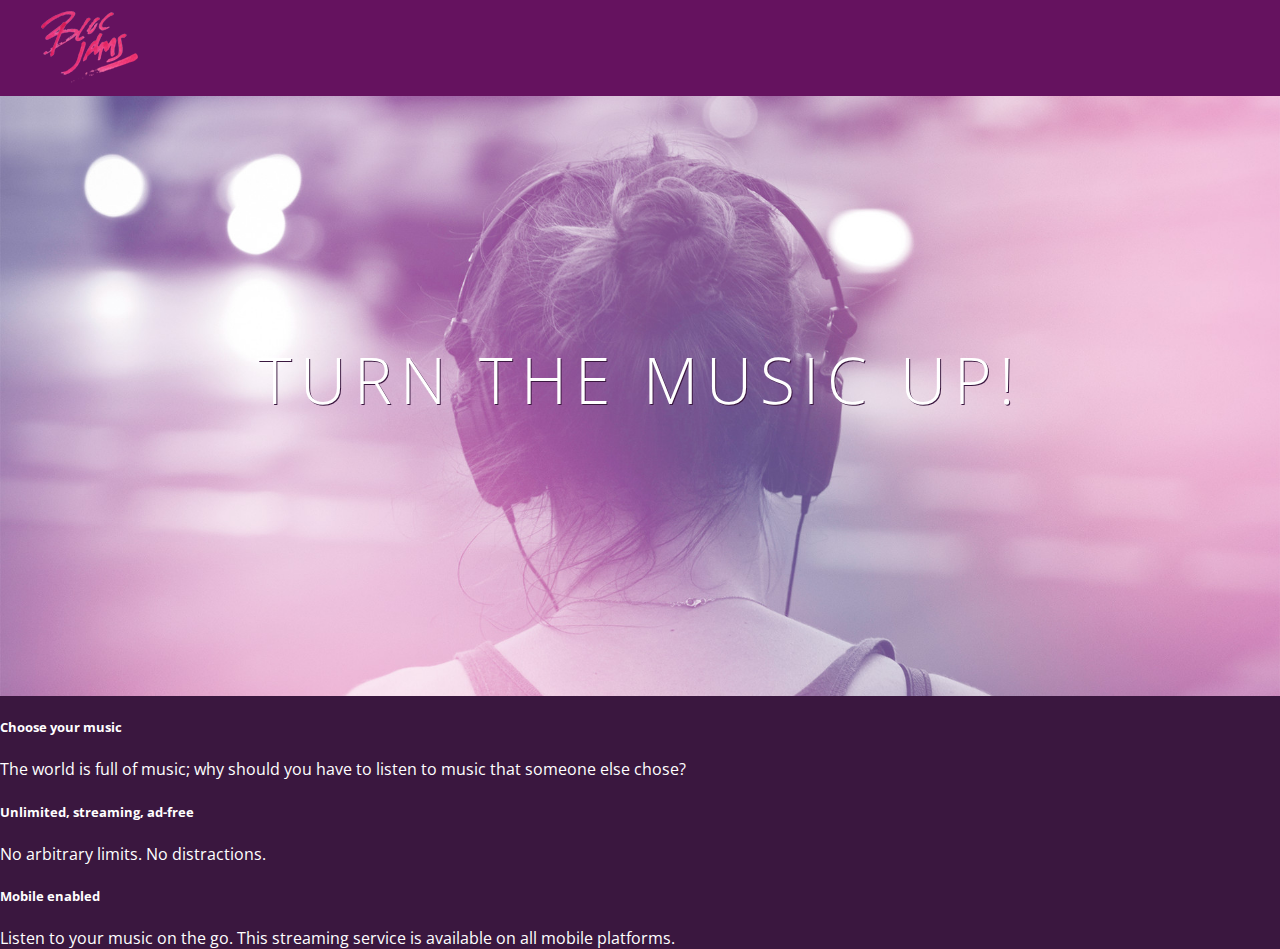
==== index.html @ cf8b382d "checkpoint 8 completed" ====
<!DOCTYPE html>
 <html>
     <head>
         <title>Bloc Jams</title>
         <meta name="viewport" content='width=device-width, initial-scale=1'>
         <link rel="stylesheet" type="text/css" href="http://fonts.googleapis.com/css?family=Open+Sans:400,800,600,700,300">
         <link rel="stylesheet" type="text/css" href="http://code.ionicframework.com/ionicons/2.0.1/css/ionicons.min.css">
         <link rel="stylesheet" type="text/css" href="styles/normalize.css">
         <link rel="stylesheet" type="text/css" href="styles/main.css">
         <link rel="stylesheet" type="text/css" href="styles/landing.css"
     </head>
     <body class="landing">
         <nav class="navbar"> <!-- navigation bar -->
             <img src="assets/images/bloc_jams_logo.png" alt="bloc jams logo" class="logo">
         </nav>
         <section class="hero-content"> <!-- hero content -->
             <h1 class="hero-title">Turn the music up!</h1>
         </section>
         <section class="selling-points"> <!-- selling points -->
             <div class="point">
                 <span class="ion-music-note"></span>
                 <h5 class="point-title">Choose your music</h5>
                 <p class="point-description">The world is full of music; why should you have to listen to music that someone else chose?</p>
             </div>
             <div class="point">
                 <span class="ion-radio-waves"></span>
                 <h5 class="point-title">Unlimited, streaming, ad-free</h5>
                 <p class="point-description">No arbitrary limits. No distractions.</p>
             </div>
             <div class="point">
                 <span class="ion-iphone"></span>
                 <h5 class="point-title">Mobile enabled</h5>
                 <p class="point-description">Listen to your music on the go. This streaming service is available on all mobile platforms.</p>
             </div>
         </section>
     </body>
 </html>
---- styles/main.css ----
*, *::before, *::after {
    -moz-box-sizing: border-box;
    -webkit-box-sizing: border-box;
    box-sizing: border-box;
}
html {
    height: 100%;  /* makes sure our HTML takes up 100% of the browser window */
    font-size: 100%;
}

body {
    font-family: 'Open Sans'; /* sets our font to the "Open Sans" typeface */
    color: white;  /* sets the text color to white */
    min-height: 100%;  /* says the height of the body must be, at minimum, 100% of the window */
}

body.landing {
    background-color: rgb(58,23,63); /* sets the background color to an RGB value (see below) */
}

.navbar {
    padding: 0.5rem;
    background-color: rgb(101,18,95);
}

.navbar .logo {
    position: relative; /* positioning will be explained in a resource */
    left: 2rem;
}

.hero-content {
    position: relative;
    min-height: 600px;
    background-image: url(../assets/images/bloc_jams_bg.jpg);
    background-repeat: no-repeat;
    background-position: center center;
    background-size: cover;
}

.hero-content .hero-title {
    position: absolute;
    top: 40%;
    -webkit-transform: translateY(-50%);
    -moz-transform: translateY(-50%);
    -ms-transform: translateY(-50%);
    transform: translateY(-50%);
    width: 100%; /* makes sure the title inhabits the full width of its container */
    text-align: center; /* aligns text in the horizontal center of the element */
    font-size: 4rem; /* specifies the size of the font in root em units */
    font-weight: 300;  /* makes the font thinner or lighter weight */
    text-transform: uppercase; /* transforms the text to be all uppercase lettering */
    letter-spacing: 0.5rem; /* puts 0.5 root ems worth of space between each letter */
    text-shadow: 1px 1px 0px rgb(58,23,63); /* creates a shadow underneath the text for readability over the image */
}
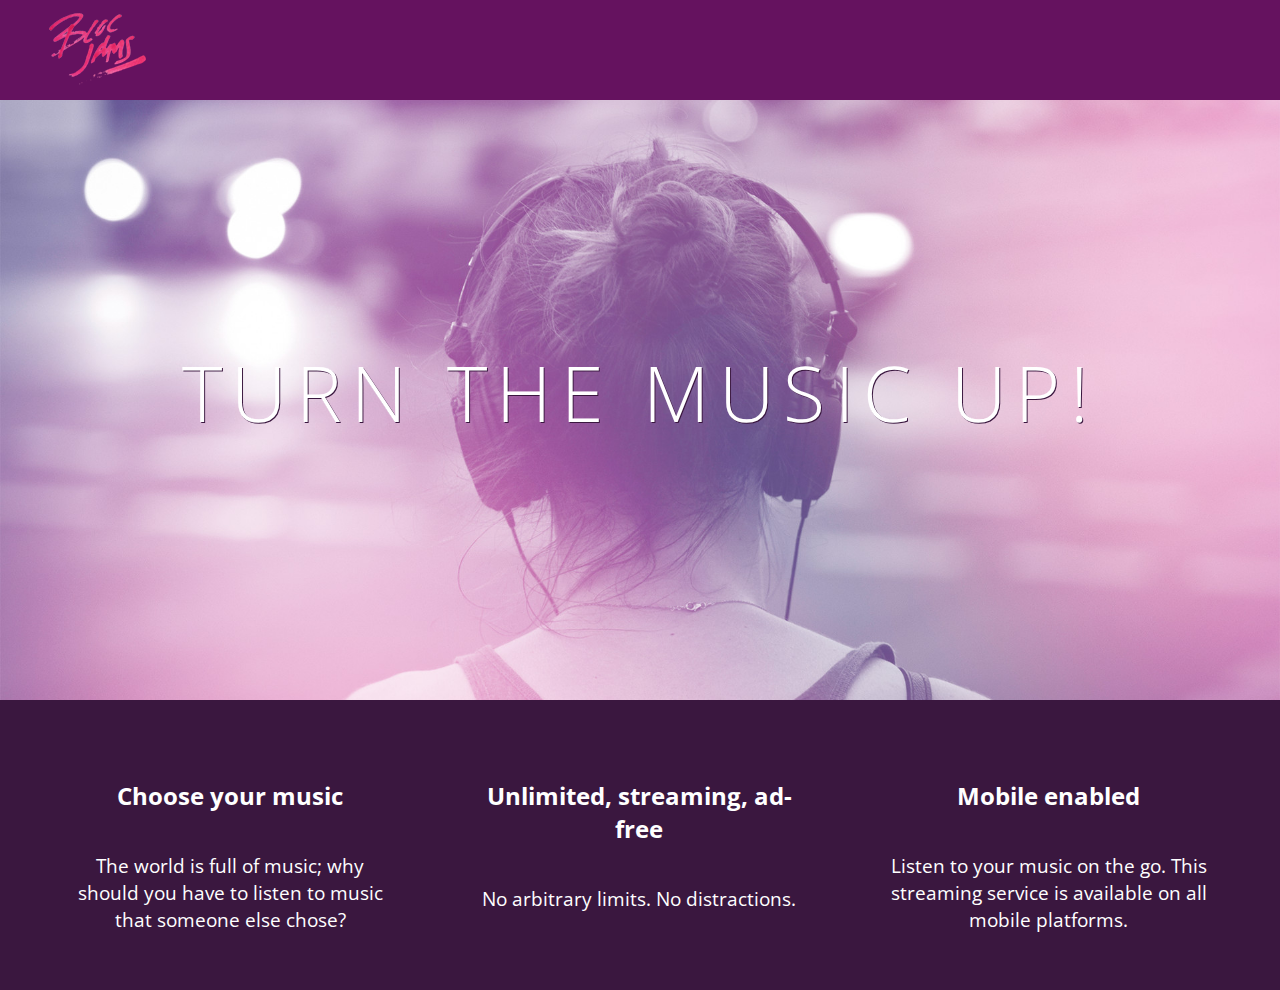
==== commit fcc1f859: "checkpoint-8" ====
--- a/index.html
+++ b/index.html
@@ -16,18 +16,18 @@
          <section class="hero-content"> <!-- hero content -->
              <h1 class="hero-title">Turn the music up!</h1>
          </section>
-         <section class="selling-points"> <!-- selling points -->
-             <div class="point">
+         <section class="selling-points container"> <!-- selling points -->
+             <div class="point column third">
                  <span class="ion-music-note"></span>
                  <h5 class="point-title">Choose your music</h5>
                  <p class="point-description">The world is full of music; why should you have to listen to music that someone else chose?</p>
              </div>
-             <div class="point">
+             <div class="point column third">
                  <span class="ion-radio-waves"></span>
                  <h5 class="point-title">Unlimited, streaming, ad-free</h5>
                  <p class="point-description">No arbitrary limits. No distractions.</p>
              </div>
-             <div class="point">
+             <div class="point column third">
                  <span class="ion-iphone"></span>
                  <h5 class="point-title">Mobile enabled</h5>
                  <p class="point-description">Listen to your music on the go. This streaming service is available on all mobile platforms.</p>
--- a/styles/main.css
+++ b/styles/main.css
@@ -1,21 +1,18 @@
-*, *::before, *::after {
+*, *:before, *:after {
     -moz-box-sizing: border-box;
     -webkit-box-sizing: border-box;
     box-sizing: border-box;
 }
+
 html {
-    height: 100%;  /* makes sure our HTML takes up 100% of the browser window */
+    height: 100%;
     font-size: 100%;
 }
 
 body {
-    font-family: 'Open Sans'; /* sets our font to the "Open Sans" typeface */
-    color: white;  /* sets the text color to white */
-    min-height: 100%;  /* says the height of the body must be, at minimum, 100% of the window */
-}
-
-body.landing {
-    background-color: rgb(58,23,63); /* sets the background color to an RGB value (see below) */
+    font-family: 'Open Sans';
+    color: white;
+    min-height: 100%;
 }
 
 .navbar {
@@ -23,32 +20,35 @@
     background-color: rgb(101,18,95);
 }
 
-.navbar .logo {
-    position: relative; /* positioning will be explained in a resource */
+.navbar > .logo {
+    position: relative;
     left: 2rem;
 }
 
-.hero-content {
-    position: relative;
-    min-height: 600px;
-    background-image: url(../assets/images/bloc_jams_bg.jpg);
-    background-repeat: no-repeat;
-    background-position: center center;
-    background-size: cover;
+.container {
+    margin: 0 auto;
+    max-width: 64rem;
 }
-
-.hero-content .hero-title {
-    position: absolute;
-    top: 40%;
-    -webkit-transform: translateY(-50%);
-    -moz-transform: translateY(-50%);
-    -ms-transform: translateY(-50%);
-    transform: translateY(-50%);
-    width: 100%; /* makes sure the title inhabits the full width of its container */
-    text-align: center; /* aligns text in the horizontal center of the element */
-    font-size: 4rem; /* specifies the size of the font in root em units */
-    font-weight: 300;  /* makes the font thinner or lighter weight */
-    text-transform: uppercase; /* transforms the text to be all uppercase lettering */
-    letter-spacing: 0.5rem; /* puts 0.5 root ems worth of space between each letter */
-    text-shadow: 1px 1px 0px rgb(58,23,63); /* creates a shadow underneath the text for readability over the image */
-}+ /* Medium and small screens (640px) */
+ @media (min-width: 640px) {
+     html { font-size: 112%; }
+     
+      
+     .column {
+         float: left;
+         padding-left: 1rem;
+         padding-right: 1rem;
+     }
+     
+     .column.full { width: 100%; }
+     .column.two-thirds { width: 66.7%; }
+     .column.half { width: 50%; }
+     .column.third { width: 33.3%; }
+     .column.fourth { width: 25%; }
+     .column.flow-opposite { float: right; }  
+ }
+ 
+ /* Large screens (1024px) */
+ @media (min-width: 1024px) {
+     html { font-size: 120%; }
+ }--- a/styles/landing.css
+++ b/styles/landing.css
@@ -0,0 +1,48 @@
+body.landing {
+    background-color: rgb(58,23,63);
+}
+
+.hero-content {
+    position: relative;
+    min-height: 600px;
+    background-image: url(../assets/images/bloc_jams_bg.jpg);
+    background-repeat: no-repeat;
+    background-position: center center;
+    background-size: cover;
+}
+
+.hero-content .hero-title {
+    position: absolute;
+    top: 40%;
+    -webkit-transform: translateY(-50%);
+    -moz-transform: translateY(-50%);
+    transform: translateY(-50%);
+    width: 100%;
+    text-align: center;
+    font-size: 4rem;
+    font-weight: 300;
+    text-transform: uppercase;
+    letter-spacing: 0.5rem;
+    text-shadow: 1px 1px 0px rgb(58,23,63);
+}
+
+.selling-points {
+    position: relative;
+}
+
+.point {
+    position: relative;
+    padding: 2rem;
+    text-align: center;
+}
+
+.point  .point-title {
+    font-size: 1.25rem;
+}
+
+.ion-music-note,
+.ion-radio-waves,
+.ion-iphone {
+    color: rgb(233,50,117);
+    font-size: 5rem;
+}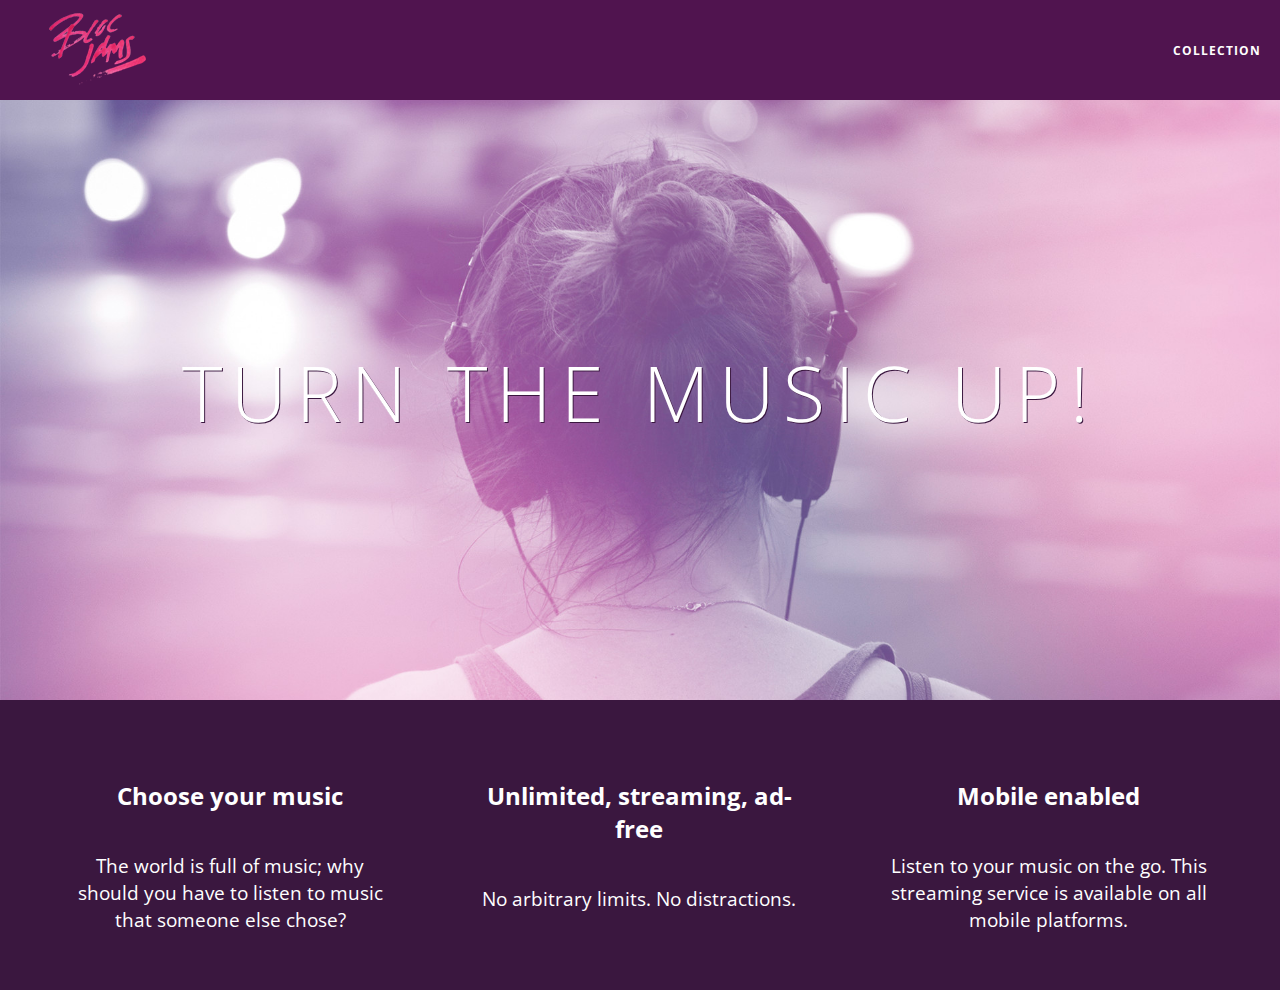
==== commit 0614cfde: "checkpoint-10 complete" ====
--- a/index.html
+++ b/index.html
@@ -11,12 +11,17 @@
      </head>
      <body class="landing">
          <nav class="navbar"> <!-- navigation bar -->
-             <img src="assets/images/bloc_jams_logo.png" alt="bloc jams logo" class="logo">
+            <a  href="index.html" class="logo">
+                <img src="assets/images/bloc_jams_logo.png" alt="bloc jams logo1">
+            </a>
+            <div class="links-container">
+                <a href="collection.html" class="navbar-link">collection</a>
+            </div> 
          </nav>
          <section class="hero-content"> <!-- hero content -->
              <h1 class="hero-title">Turn the music up!</h1>
          </section>
-         <section class="selling-points container"> <!-- selling points -->
+         <section class="selling-points container clearfix"> <!-- selling points -->
              <div class="point column third">
                  <span class="ion-music-note"></span>
                  <h5 class="point-title">Choose your music</h5>
--- a/styles/main.css
+++ b/styles/main.css
@@ -16,15 +16,52 @@
 }
 
 .navbar {
+    position: relative;
     padding: 0.5rem;
-    background-color: rgb(101,18,95);
+    background-color: rgba(101,18,95,0.5);
+    z-index: 1;
 }
 
 .navbar > .logo {
     position: relative;
     left: 2rem;
+    cursor: pointer; /*produces the finger-pointer incon when you hover over it */
 }
 
+.navbar .links-container {
+    display: table;
+    position: absolute;
+    top: 0;
+    right: 0;
+    height: 100px;
+    color: white;
+    text-decoration: none;
+}
+
+.links-container .navbar-link {
+    display: table-cell;
+    position: relative;
+    height: 100%;
+    padding-left: 1rem;
+    padding-right: 1rem;
+    vertical-align: middle;
+    color: white;
+    font-size: 0.625rem;
+    letter-spacing: 0.05rem;
+    font-weight: 700;
+    text-transform: uppercase;
+    text-decoration: none;
+    cursor: pointer;
+}
+
+.links-container .navbar-link:hover {
+    color: rgb(233,50,117);
+}
+
+.links-container .navbar-link:active {
+    color: rgb(233,50,117);
+    background-color: white;
+}
 .container {
     margin: 0 auto;
     max-width: 64rem;
@@ -51,4 +88,14 @@
  /* Large screens (1024px) */
  @media (min-width: 1024px) {
      html { font-size: 120%; }
- }+ }
+
+.clearfix::before,
+.clearfix::after {
+    content: " ";
+    display: table; 
+}
+
+.clearfix:after {
+    clear: both;
+}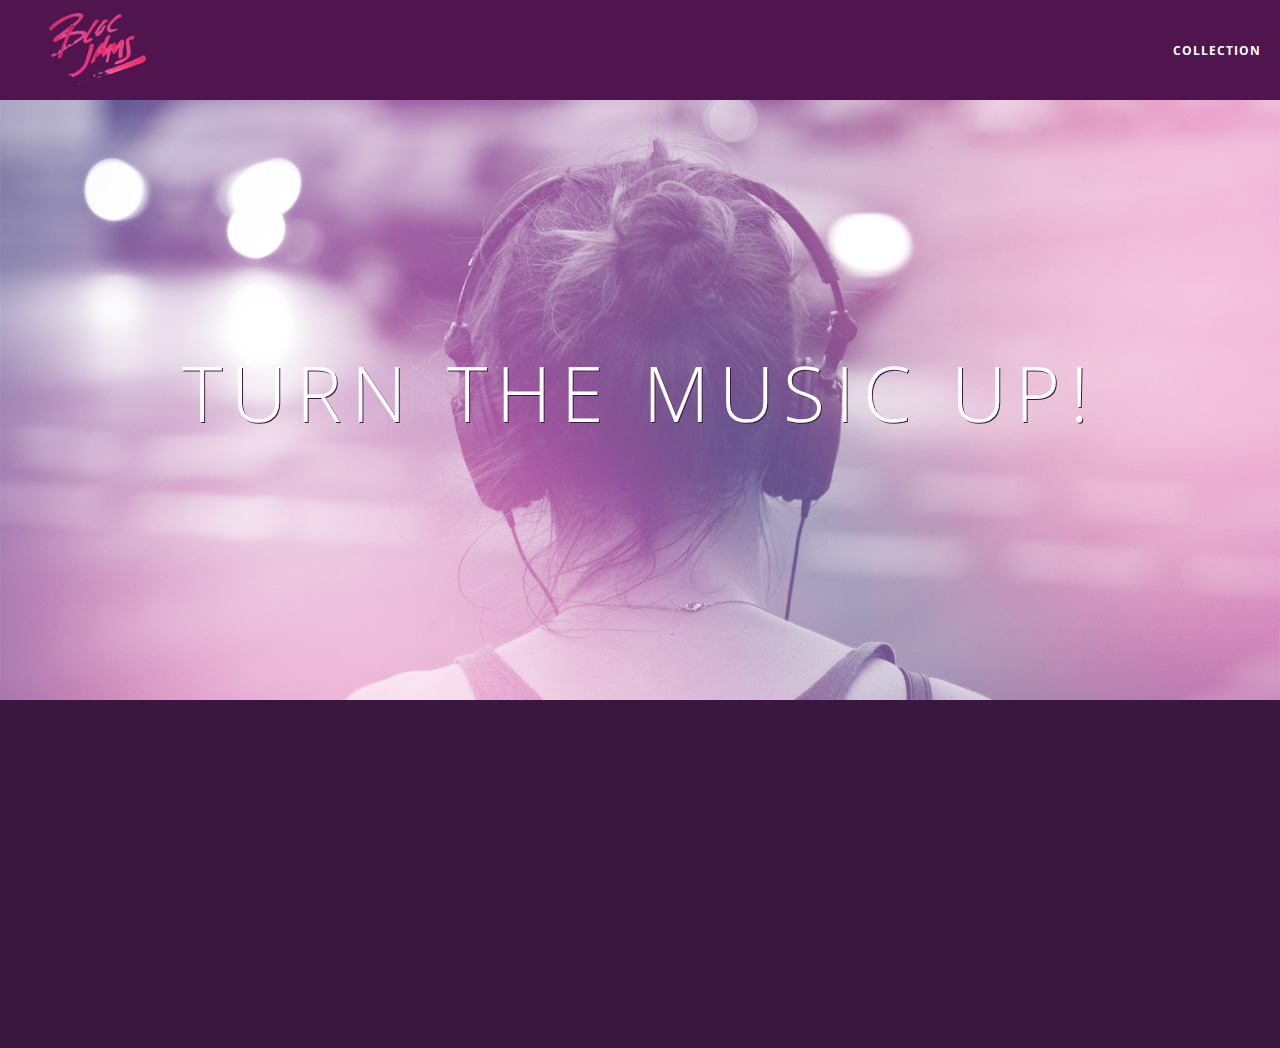
==== commit c66edc33: "not sure why this happened" ====
--- a/index.html
+++ b/index.html
@@ -38,5 +38,6 @@
                  <p class="point-description">Listen to your music on the go. This streaming service is available on all mobile platforms.</p>
              </div>
          </section>
+         <script src="scripts/landing.js"></script>
      </body>
  </html>--- a/styles/landing.css
+++ b/styles/landing.css
@@ -34,6 +34,16 @@
     position: relative;
     padding: 2rem;
     text-align: center;
+    opacity: 0;
+    -webkit-transform: scaleX(0.9) translateY(3rem);
+    -moz-transform: scaleX(0.9) translateY(3rem);
+    transform: scaleX(0.9) translateY(3rem);
+    -webkit-transition: all 0.25s ease-in-out;
+    -moz-transition: all 0.25s ease-in-out;
+    transition: all 0.25s ease-in-out;
+    -webkit-transition-delay: 0.2s;
+    -moz-transition-delay: 0.2s;
+    transition-delay: 0.2s;
 }
 
 .point  .point-title {
